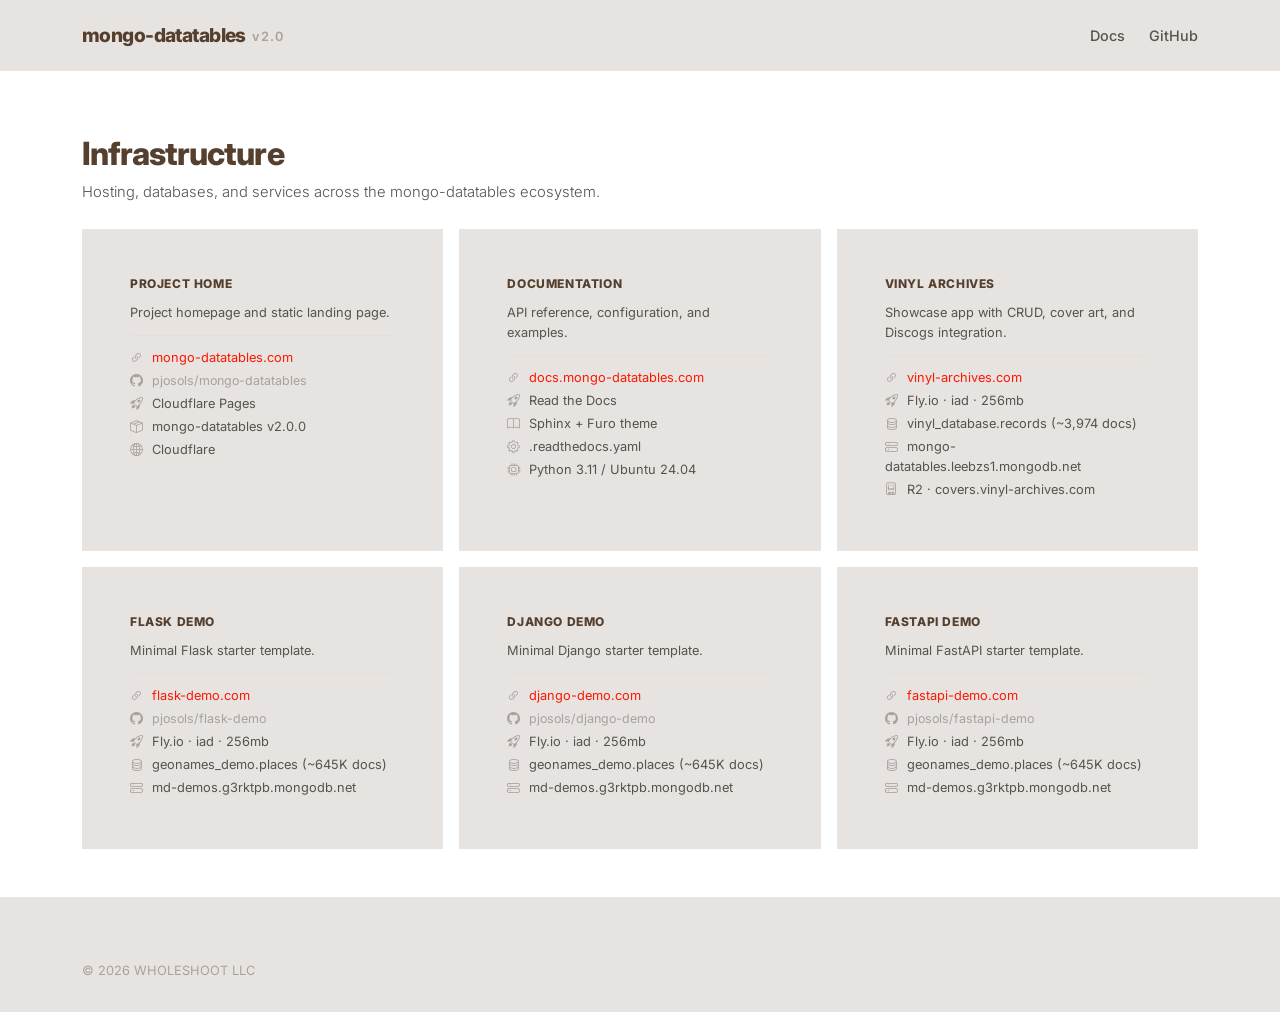
==== site/dashboard.html @ e8d32958 "Add infrastructure dashboard page" ====
<!DOCTYPE html>
<html lang="en">
<head>
  <meta charset="utf-8">
  <meta name="viewport" content="width=device-width, initial-scale=1">
  <title>Dashboard — mongo-datatables</title>
  <link rel="icon" href="favicon.svg" type="image/svg+xml">
  <link rel="preconnect" href="https://fonts.googleapis.com">
  <link href="https://fonts.googleapis.com/css2?family=Inter:wght@400;500;600;700;800&display=swap" rel="stylesheet">
  <link href="https://cdn.jsdelivr.net/npm/bootstrap@5.3.3/dist/css/bootstrap.min.css" rel="stylesheet">
  <link rel="stylesheet" href="style.css">
  <link rel="stylesheet" href="https://cdn.jsdelivr.net/npm/bootstrap-icons@1.11.3/font/bootstrap-icons.min.css">
  <style>
    body { min-height: 100vh; display: flex; flex-direction: column; }
    .dashboard { flex: 1; padding: 4rem 0 3rem; }
    .dashboard h1 { font-size: 2rem; font-weight: 800; letter-spacing: -0.03em; }
    .dashboard .lead { font-size: 0.925rem; color: var(--warm-600); line-height: 1.6; }
    .card-label { font-size: 0.7rem; font-weight: 600; letter-spacing: 0.05em; text-transform: uppercase; color: var(--heading-color); }
    .card-box { background: var(--warm-200); padding: 3rem; height: 100%; }
    .card-box h3 { font-size: 0.75rem; font-weight: 800; margin: 0 0 0.75rem; letter-spacing: 0.05em; text-transform: uppercase; }
    .card-box h3 a { color: var(--accent); text-decoration: none; }
    .card-box h3 a:hover { color: var(--warm-900); }
    .card-detail { font-size: 0.8rem; color: var(--warm-600); margin: 0.2rem 0; line-height: 1.55; }
    .card-detail strong { color: var(--warm-900); font-weight: 500; }
    .card-detail i { width: 1.1em; color: var(--warm-400); margin-right: 0.4em; }
    .card-desc { font-size: 0.8rem; color: var(--warm-600); line-height: 1.55; margin: 0 0 0.75rem; }
    .card-sep { border-top: 1px solid var(--warm-250); margin: 0 0 0.75rem; }
    .card-repo { font-size: 0.78rem; color: var(--warm-400); text-decoration: none; }
    .card-repo:hover { color: var(--warm-600); }
    .card-link { color: var(--accent); text-decoration: none; font-size: 0.8rem; }
    .card-link:hover { color: var(--warm-900); }
    .card-tag { display: inline-block; font-size: 0.7rem; font-weight: 600; letter-spacing: 0.04em; text-transform: uppercase; color: var(--warm-400); background: var(--warm-250); padding: 0.15em 0.5em; }
  </style>
</head>
<body>

<nav class="navbar navbar-light py-3">
  <div class="container">
    <a class="navbar-brand" href="/">mongo-datatables <span class="version-tag">v2.0</span></a>
    <div class="d-flex gap-4 align-items-center">
      <a href="https://docs.mongo-datatables.com" class="nav-link-custom">Docs</a>
      <a href="https://github.com/pjosols/mongo-datatables" class="nav-link-custom">GitHub</a>
    </div>
  </div>
</nav>

<section class="dashboard">
  <div class="container">
    <h1>Infrastructure</h1>
    <p class="lead mb-4">Hosting, databases, and services across the mongo-datatables ecosystem.</p>

    <div class="row g-3">

      <div class="col-md-6 col-lg-4">
        <div class="card-box">
          <h3>Project Home</h3>
          <p class="card-desc">Project homepage and static landing page.</p>
          <div class="card-sep"></div>
          <p class="card-detail"><i class="bi bi-link-45deg"></i> <a href="https://mongo-datatables.com" class="card-link" target="_blank">mongo-datatables.com</a></p>
          <p class="card-detail"><i class="bi bi-github"></i> <a href="https://github.com/pjosols/mongo-datatables" class="card-repo">pjosols/mongo-datatables</a></p>
          <p class="card-detail"><i class="bi bi-rocket-takeoff"></i> Cloudflare Pages</p>
          <p class="card-detail"><i class="bi bi-box-seam"></i> mongo-datatables v2.0.0</p>
          <p class="card-detail"><i class="bi bi-globe2"></i> Cloudflare</p>
        </div>
      </div>

      <div class="col-md-6 col-lg-4">
        <div class="card-box">
          <h3>Documentation</h3>
          <p class="card-desc">API reference, configuration, and examples.</p>
          <div class="card-sep"></div>
          <p class="card-detail"><i class="bi bi-link-45deg"></i> <a href="https://docs.mongo-datatables.com" class="card-link" target="_blank">docs.mongo-datatables.com</a></p>
          <p class="card-detail"><i class="bi bi-rocket-takeoff"></i> Read the Docs</p>
          <p class="card-detail"><i class="bi bi-book"></i> Sphinx + Furo theme</p>
          <p class="card-detail"><i class="bi bi-gear"></i> .readthedocs.yaml</p>
          <p class="card-detail"><i class="bi bi-cpu"></i> Python 3.11 / Ubuntu 24.04</p>
        </div>
      </div>

      <div class="col-md-6 col-lg-4">
        <div class="card-box">
          <h3>Vinyl Archives</h3>
          <p class="card-desc">Showcase app with CRUD, cover art, and Discogs integration.</p>
          <div class="card-sep"></div>
          <p class="card-detail"><i class="bi bi-link-45deg"></i> <a href="https://vinyl-archives.com" class="card-link" target="_blank">vinyl-archives.com</a></p>
          <p class="card-detail"><i class="bi bi-rocket-takeoff"></i> Fly.io · iad · 256mb</p>
          <p class="card-detail"><i class="bi bi-database"></i> vinyl_database.records (~3,974 docs)</p>
          <p class="card-detail"><i class="bi bi-hdd-stack"></i> mongo-datatables.leebzs1.mongodb.net</p>
          <p class="card-detail"><i class="bi bi-device-ssd"></i> R2 · covers.vinyl-archives.com</p>
        </div>
      </div>

      <div class="col-md-6 col-lg-4">
        <div class="card-box">
          <h3>Flask Demo</h3>
          <p class="card-desc">Minimal Flask starter template.</p>
          <div class="card-sep"></div>
          <p class="card-detail"><i class="bi bi-link-45deg"></i> <a href="https://flask-demo.com" class="card-link" target="_blank">flask-demo.com</a></p>
          <p class="card-detail"><i class="bi bi-github"></i> <a href="https://github.com/pjosols/flask-demo" class="card-repo">pjosols/flask-demo</a></p>
          <p class="card-detail"><i class="bi bi-rocket-takeoff"></i> Fly.io · iad · 256mb</p>
          <p class="card-detail"><i class="bi bi-database"></i> geonames_demo.places (~645K docs)</p>
          <p class="card-detail"><i class="bi bi-hdd-stack"></i> md-demos.g3rktpb.mongodb.net</p>
        </div>
      </div>

      <div class="col-md-6 col-lg-4">
        <div class="card-box">
          <h3>Django Demo</h3>
          <p class="card-desc">Minimal Django starter template.</p>
          <div class="card-sep"></div>
          <p class="card-detail"><i class="bi bi-link-45deg"></i> <a href="https://django-demo.com" class="card-link" target="_blank">django-demo.com</a></p>
          <p class="card-detail"><i class="bi bi-github"></i> <a href="https://github.com/pjosols/django-demo" class="card-repo">pjosols/django-demo</a></p>
          <p class="card-detail"><i class="bi bi-rocket-takeoff"></i> Fly.io · iad · 256mb</p>
          <p class="card-detail"><i class="bi bi-database"></i> geonames_demo.places (~645K docs)</p>
          <p class="card-detail"><i class="bi bi-hdd-stack"></i> md-demos.g3rktpb.mongodb.net</p>
        </div>
      </div>

      <div class="col-md-6 col-lg-4">
        <div class="card-box">
          <h3>FastAPI Demo</h3>
          <p class="card-desc">Minimal FastAPI starter template.</p>
          <div class="card-sep"></div>
          <p class="card-detail"><i class="bi bi-link-45deg"></i> <a href="https://fastapi-demo.com" class="card-link" target="_blank">fastapi-demo.com</a></p>
          <p class="card-detail"><i class="bi bi-github"></i> <a href="https://github.com/pjosols/fastapi-demo" class="card-repo">pjosols/fastapi-demo</a></p>
          <p class="card-detail"><i class="bi bi-rocket-takeoff"></i> Fly.io · iad · 256mb</p>
          <p class="card-detail"><i class="bi bi-database"></i> geonames_demo.places (~645K docs)</p>
          <p class="card-detail"><i class="bi bi-hdd-stack"></i> md-demos.g3rktpb.mongodb.net</p>
        </div>
      </div>

    </div>
  </div>
</section>

<footer>
  <div class="container">
    <div class="footer-bottom pt-3" style="border-top: none;">
      <span>© 2026 Wholeshoot LLC</span>
    </div>
  </div>
</footer>

<script data-goatcounter="https://mongo-datatables.goatcounter.com/count"
        async src="//gc.zgo.at/count.js"></script>
</body>
</html>
---- site/style.css ----
:root {
  --warm-50: #fafaf9;
  --warm-100: #f5f5f4;
  --warm-200: #e6e3e1;
  --warm-250: #e5dfdc;
  --warm-400: #a8a29e;
  --warm-600: #57534e;
  --warm-800: #292524;
  --warm-900: #1c1917;
  --accent: #ff1800;
  --heading-color: #55402f;
}

body {
  font-family: "Inter", system-ui, -apple-system, sans-serif;
  color: var(--warm-900);
  --bs-heading-color: var(--heading-color);
  -webkit-font-smoothing: antialiased;
}

/* Nav */
.navbar { border-bottom: none; background: var(--warm-200); }
.navbar-brand {
  font-weight: 800;
  font-size: 1.2rem;
  letter-spacing: -0.03em;
  color: var(--heading-color);
}
.navbar-brand:hover { color: var(--heading-color); }
.nav-link-custom {
  color: var(--warm-600);
  text-decoration: none;
  font-weight: 500;
  font-size: 0.9rem;
  transition: color 0.15s;
}
.nav-link-custom:hover { color: var(--warm-900); }

/* Hero */
.hero { padding: 5rem 0 4rem; }
.version-tag {
  font-size: 0.8rem;
  font-weight: 600;
  letter-spacing: 0.06em;
  color: var(--warm-400);
  vertical-align: middle;
  margin-left: 0.2rem;
}
.hero h1 {
  font-size: 3.25rem;
  font-weight: 800;
  letter-spacing: -0.04em;
  line-height: 1.05;
}
.hero .lead {
  font-size: 1.125rem;
  color: var(--warm-600);
  line-height: 1.6;
}

/* Install box */
.install-box {
  background: var(--warm-200);
  color: var(--warm-800);
  border-radius: 0;
  padding: 0.6rem 1rem;
  font-family: "SF Mono", "Fira Code", Consolas, monospace;
  font-size: 0.875rem;
  display: inline-flex;
  align-items: center;
  gap: 0.6rem;
}
.install-box .copy-btn {
  background: none;
  border: none;
  color: var(--warm-600);
  cursor: pointer;
  padding: 0;
  line-height: 1;
  transition: color 0.15s;
}
.install-box .copy-btn:hover { color: var(--warm-900); }

/* Code block */
pre.code-sample {
  background: var(--warm-250);
  color: var(--warm-900);
  border-radius: 0;
  padding: 1.75rem;
  font-family: "SF Mono", "Fira Code", Consolas, monospace;
  font-size: 0.8rem;
  line-height: 1.7;
  overflow-x: hidden;
  border: none;
  margin: 0;
}
pre.code-sample .kw { color: var(--accent); }
pre.code-sample .fn { color: var(--accent); }
pre.code-sample .str { color: var(--accent); }
pre.code-sample .cm { color: var(--warm-600); }

/* Features */
.features { padding: 2rem 0; }
.feature-item { padding: 1rem 0; }
.feature-item h3 {
  font-size: 0.75rem;
  font-weight: 800;
  margin: 0;
  letter-spacing: 0.05em;
  text-transform: uppercase;
}
.feature-item p {
  font-size: 0.8rem;
  color: var(--warm-600);
  line-height: 1.55;
  margin: 0.2rem 0 0;
}
.feature-item code {
  color: var(--accent);
}

/* Demos */
.demos { padding: 2rem 0 3.5rem; }
.demos h2 {
  font-size: 1.5rem;
  font-weight: 800;
  letter-spacing: -0.03em;
  margin-bottom: 0.5rem;
  color: var(--heading-color);
}
.demos-lead {
  font-size: 0.925rem;
  color: var(--warm-600);
  line-height: 1.6;
  margin-bottom: 0;
}
.demo-label {
  font-size: 0.7rem;
  font-weight: 600;
  letter-spacing: 0.05em;
  text-transform: uppercase;
  color: var(--heading-color);
}
.demo-card {
  border: none;
  border-radius: 0;
  padding: 1.25rem;
  height: 100%;
}
.demo-card-featured {
  border: none;
  border-radius: 0;
}
.demo-card h4 {
  font-size: 1rem;
  font-weight: 700;
  margin: 0.25rem 0 0.75rem;
  color: var(--warm-400);
}
.demo-card-links {
  display: flex;
  gap: 1rem;
}
.demo-card-links a {
  font-size: 0.8rem;
  font-weight: 600;
  color: var(--accent);
  text-decoration: none;
  transition: color 0.15s;
}
.demo-card-links a:hover { color: var(--warm-900); }

/* Footer */
footer {
  padding: 3rem 0 2rem;
  background: var(--warm-200);
  color: var(--warm-400);
  font-size: 0.8rem;
}
footer h6 {
  font-size: 0.75rem;
  font-weight: 600;
  letter-spacing: 0.05em;
  text-transform: uppercase;
  color: var(--warm-900);
  margin-bottom: 0.75rem;
}
footer ul {
  list-style: none;
  padding: 0;
  margin: 0;
}
footer ul li { margin-bottom: 0.4rem; }
footer a { color: var(--warm-600); text-decoration: none; }
footer a:hover { color: var(--warm-900); }
.footer-bottom {
  border-top: 1px solid var(--warm-250);
  color: var(--warm-400);
  text-transform: uppercase;
}

@media (max-width: 991px) {
  .hero { padding: 3.5rem 0 3rem; }
  .hero h1 { font-size: 2.5rem; }
}

/* Dark theme */
@media (prefers-color-scheme: dark) {
  :root {
    --warm-50: #1c1917;
    --warm-100: #211f1d;
    --warm-200: #2c2926;
    --warm-250: #33302d;
    --warm-400: #78716c;
    --warm-600: #a8a29e;
    --warm-800: #e7e5e4;
    --warm-900: #f5f5f4;
  }

  body { background: #1c1917; --bs-heading-color: #dbc0ae; --heading-color: #dbc0ae; }

  .install-box { color: var(--warm-900); }

  .demos h2, footer h6 { color: var(--heading-color); }

  pre.code-sample { color: #dbc0ae; }
  pre.code-sample .cm { color: var(--warm-400); }

  .install-box .copy-btn:hover { color: var(--warm-900); }
  .demo-card-links a:hover { color: var(--warm-900); }
}
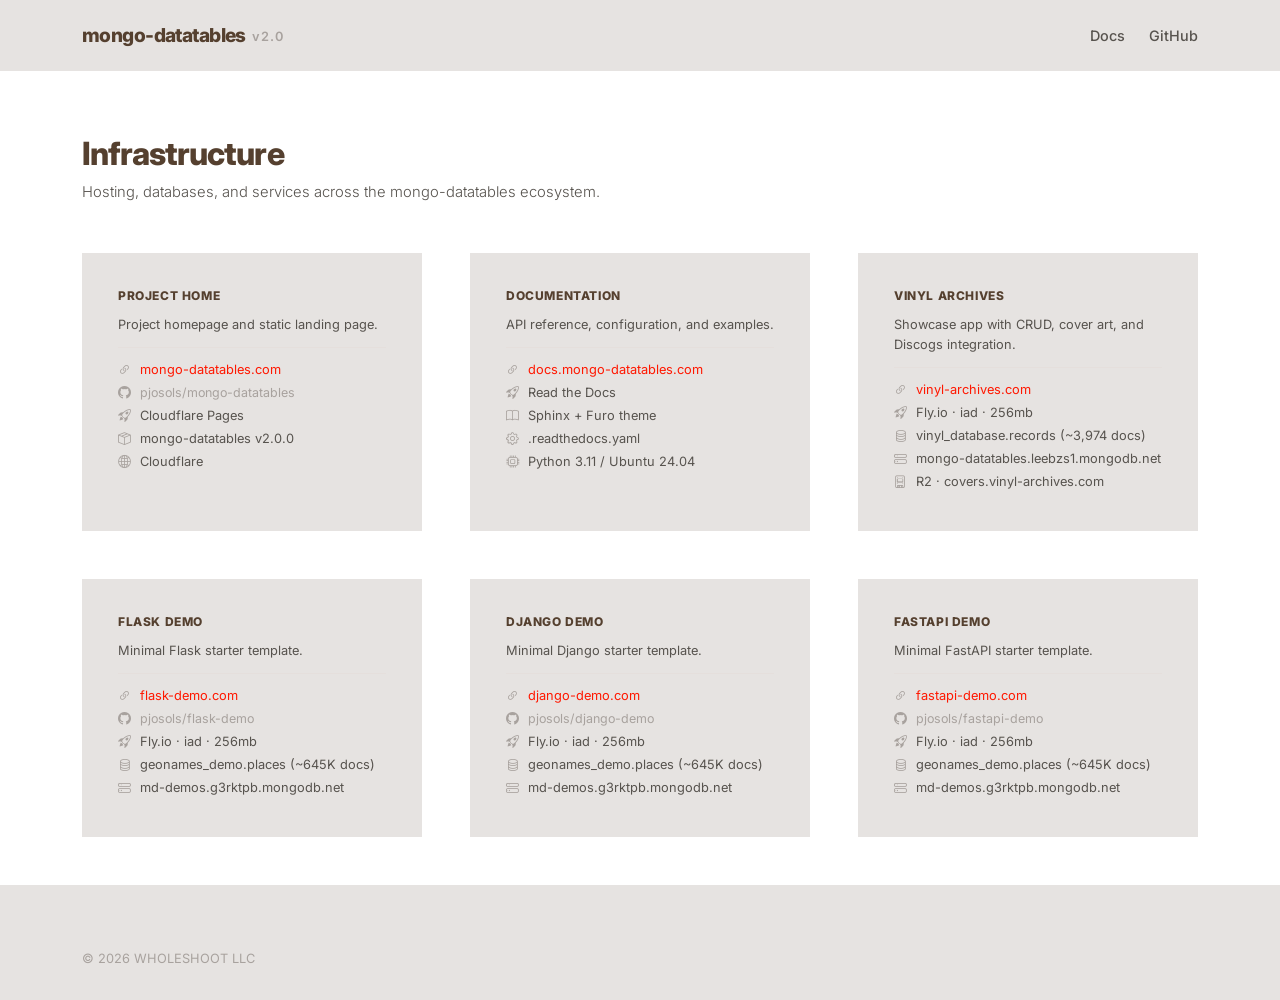
==== commit 462768b3: "Polish dashboard: spacing, padding, gutters" ====
--- a/site/dashboard.html
+++ b/site/dashboard.html
@@ -16,7 +16,7 @@
     .dashboard h1 { font-size: 2rem; font-weight: 800; letter-spacing: -0.03em; }
     .dashboard .lead { font-size: 0.925rem; color: var(--warm-600); line-height: 1.6; }
     .card-label { font-size: 0.7rem; font-weight: 600; letter-spacing: 0.05em; text-transform: uppercase; color: var(--heading-color); }
-    .card-box { background: var(--warm-200); padding: 3rem; height: 100%; }
+    .card-box { background: var(--warm-200); padding: 2.25rem; height: 100%; }
     .card-box h3 { font-size: 0.75rem; font-weight: 800; margin: 0 0 0.75rem; letter-spacing: 0.05em; text-transform: uppercase; }
     .card-box h3 a { color: var(--accent); text-decoration: none; }
     .card-box h3 a:hover { color: var(--warm-900); }
@@ -47,9 +47,9 @@
 <section class="dashboard">
   <div class="container">
     <h1>Infrastructure</h1>
-    <p class="lead mb-4">Hosting, databases, and services across the mongo-datatables ecosystem.</p>
+    <p class="lead mb-5">Hosting, databases, and services across the mongo-datatables ecosystem.</p>
 
-    <div class="row g-3">
+    <div class="row g-5">
 
       <div class="col-md-6 col-lg-4">
         <div class="card-box">
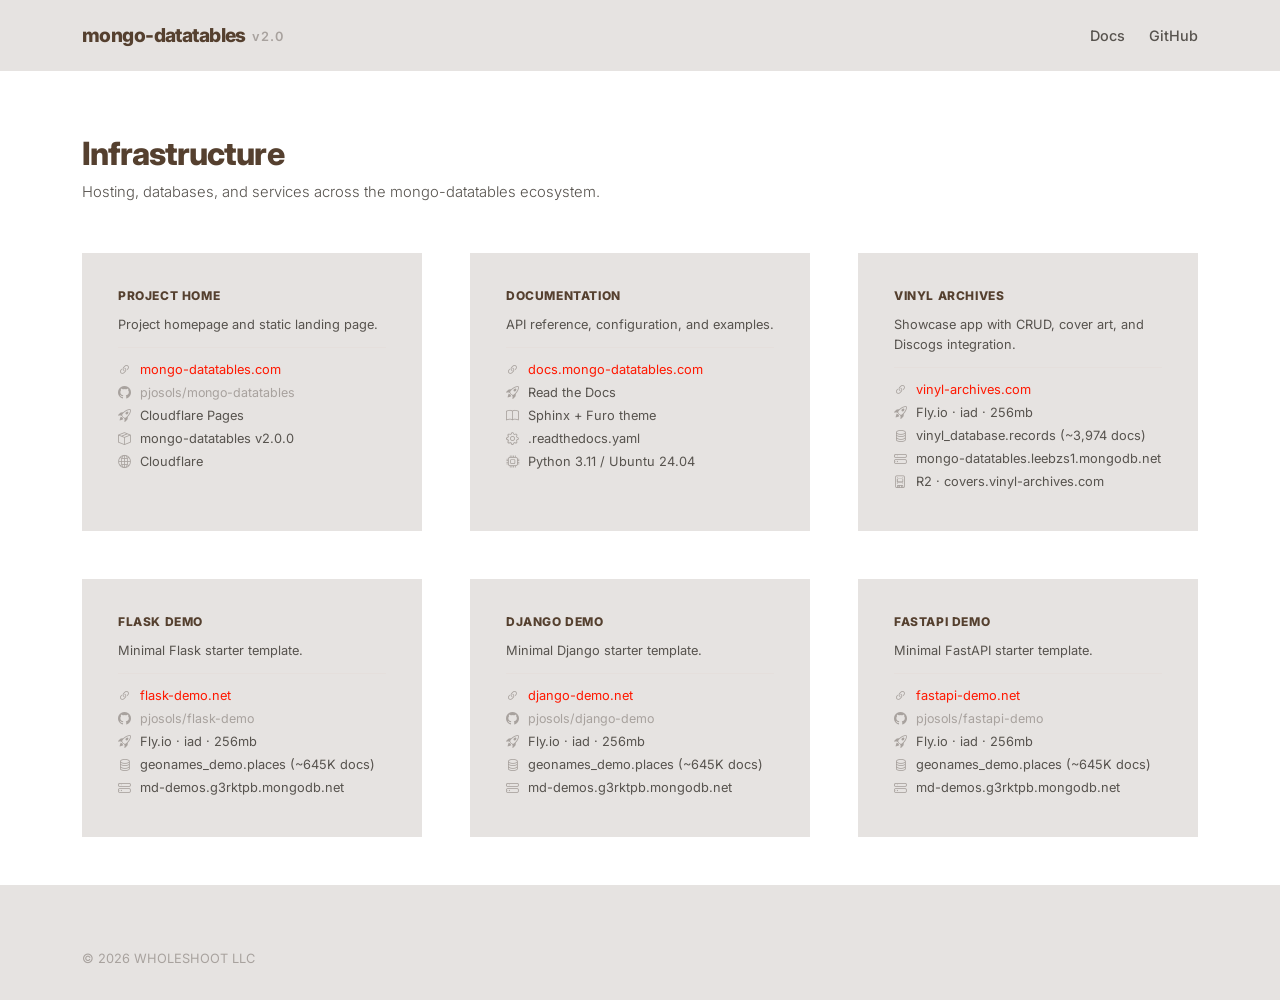
==== commit d43e2304: "Fix demo site links from .com to .net" ====
--- a/site/dashboard.html
+++ b/site/dashboard.html
@@ -95,7 +95,7 @@
           <h3>Flask Demo</h3>
           <p class="card-desc">Minimal Flask starter template.</p>
           <div class="card-sep"></div>
-          <p class="card-detail"><i class="bi bi-link-45deg"></i> <a href="https://flask-demo.com" class="card-link" target="_blank">flask-demo.com</a></p>
+          <p class="card-detail"><i class="bi bi-link-45deg"></i> <a href="https://flask-demo.net" class="card-link" target="_blank">flask-demo.net</a></p>
           <p class="card-detail"><i class="bi bi-github"></i> <a href="https://github.com/pjosols/flask-demo" class="card-repo">pjosols/flask-demo</a></p>
           <p class="card-detail"><i class="bi bi-rocket-takeoff"></i> Fly.io · iad · 256mb</p>
           <p class="card-detail"><i class="bi bi-database"></i> geonames_demo.places (~645K docs)</p>
@@ -108,7 +108,7 @@
           <h3>Django Demo</h3>
           <p class="card-desc">Minimal Django starter template.</p>
           <div class="card-sep"></div>
-          <p class="card-detail"><i class="bi bi-link-45deg"></i> <a href="https://django-demo.com" class="card-link" target="_blank">django-demo.com</a></p>
+          <p class="card-detail"><i class="bi bi-link-45deg"></i> <a href="https://django-demo.net" class="card-link" target="_blank">django-demo.net</a></p>
           <p class="card-detail"><i class="bi bi-github"></i> <a href="https://github.com/pjosols/django-demo" class="card-repo">pjosols/django-demo</a></p>
           <p class="card-detail"><i class="bi bi-rocket-takeoff"></i> Fly.io · iad · 256mb</p>
           <p class="card-detail"><i class="bi bi-database"></i> geonames_demo.places (~645K docs)</p>
@@ -121,7 +121,7 @@
           <h3>FastAPI Demo</h3>
           <p class="card-desc">Minimal FastAPI starter template.</p>
           <div class="card-sep"></div>
-          <p class="card-detail"><i class="bi bi-link-45deg"></i> <a href="https://fastapi-demo.com" class="card-link" target="_blank">fastapi-demo.com</a></p>
+          <p class="card-detail"><i class="bi bi-link-45deg"></i> <a href="https://fastapi-demo.net" class="card-link" target="_blank">fastapi-demo.net</a></p>
           <p class="card-detail"><i class="bi bi-github"></i> <a href="https://github.com/pjosols/fastapi-demo" class="card-repo">pjosols/fastapi-demo</a></p>
           <p class="card-detail"><i class="bi bi-rocket-takeoff"></i> Fly.io · iad · 256mb</p>
           <p class="card-detail"><i class="bi bi-database"></i> geonames_demo.places (~645K docs)</p>
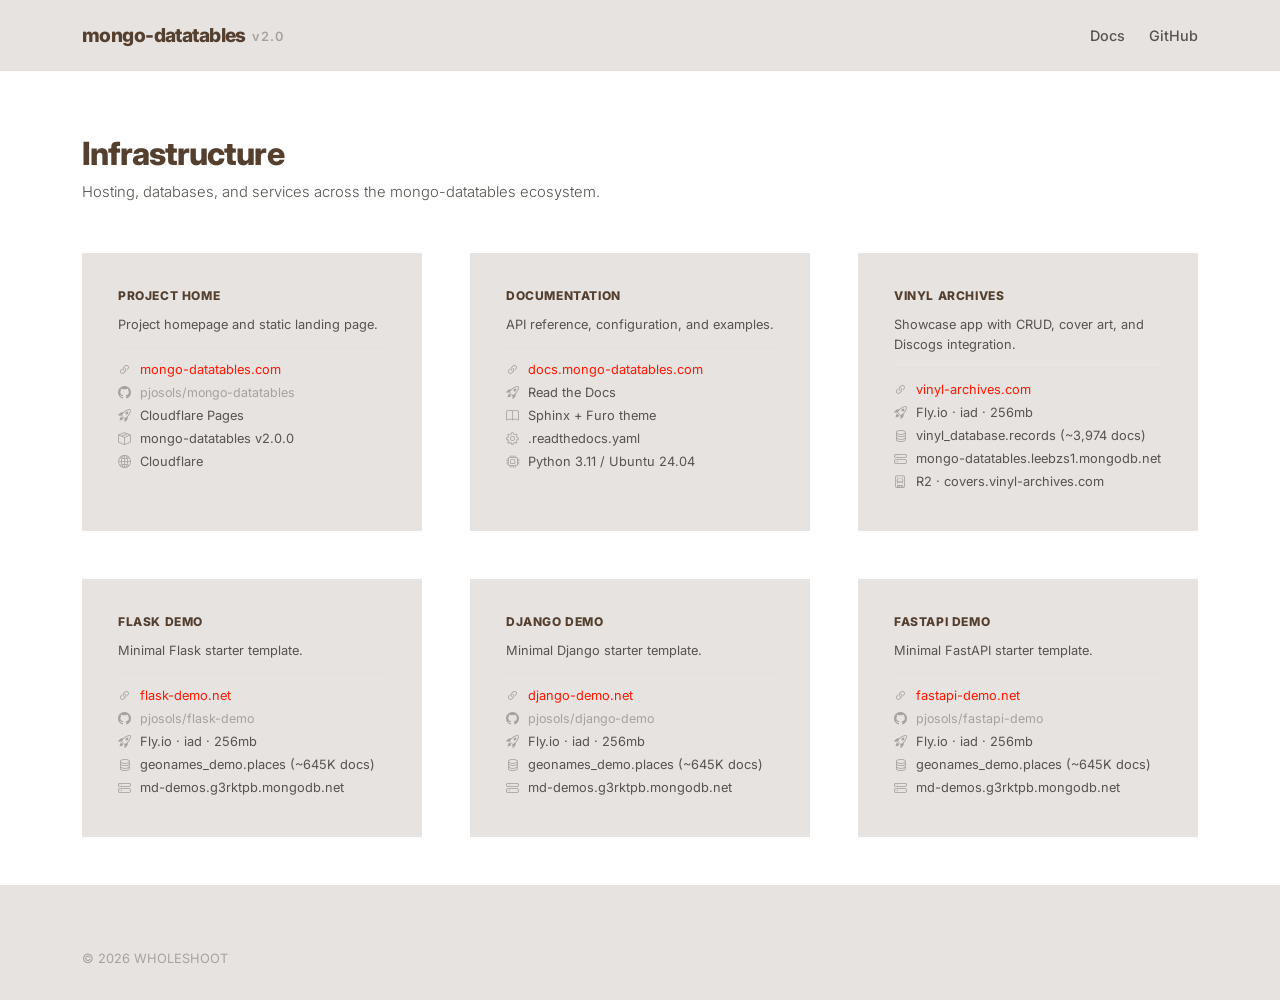
==== commit f0b5133d: "Remove LLC from footer copyright" ====
--- a/site/dashboard.html
+++ b/site/dashboard.html
@@ -136,7 +136,7 @@
 <footer>
   <div class="container">
     <div class="footer-bottom pt-3" style="border-top: none;">
-      <span>© 2026 Wholeshoot LLC</span>
+      <span>© 2026 Wholeshoot</span>
     </div>
   </div>
 </footer>
